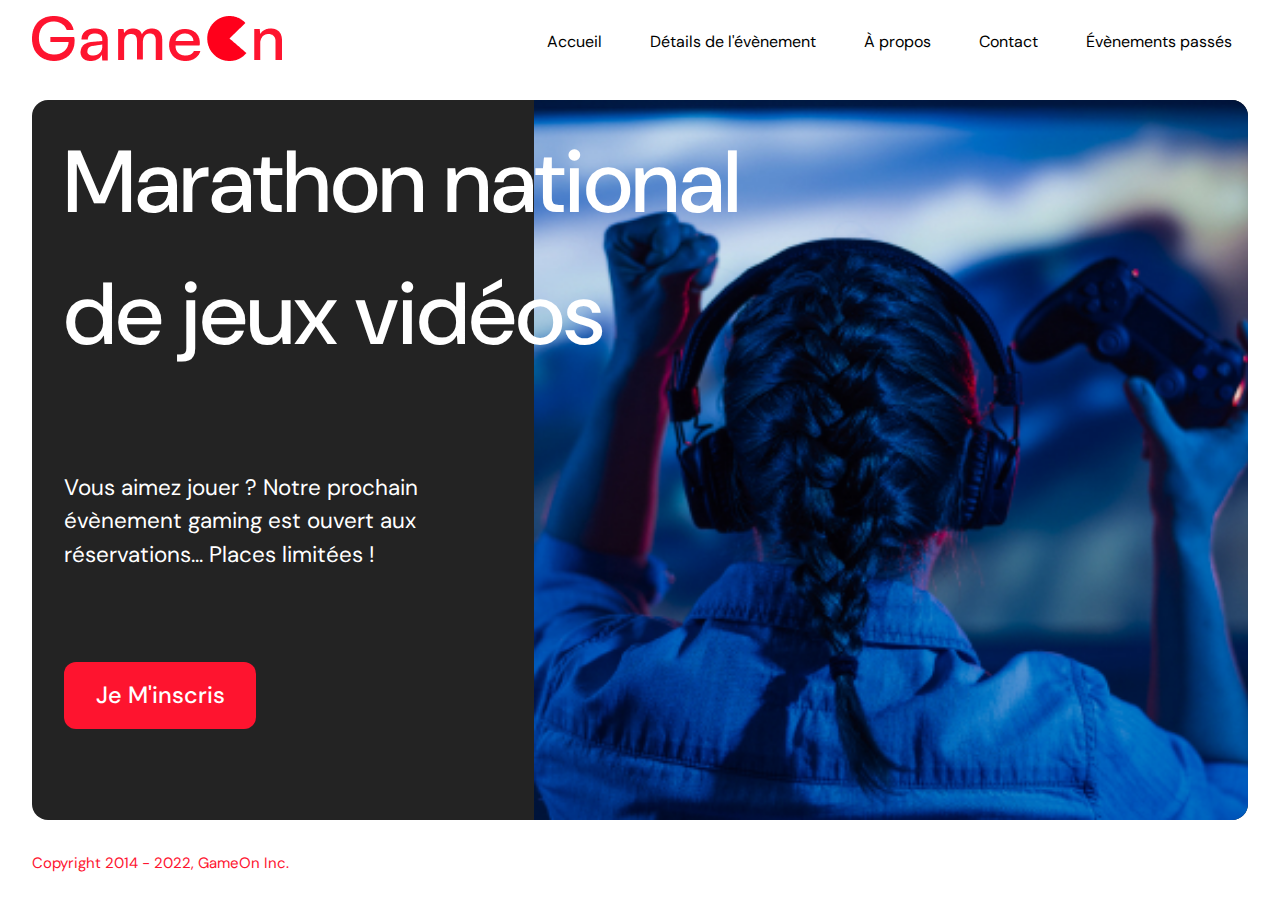
==== starterOnly/index.html @ a751d141 "restructured the entire project" ====
<!DOCTYPE html>
<html lang="fr">

<head>
    <meta charset="UTF-8">
    <meta name="viewport" content="width=device-width, initial-scale=1.0">
    <link rel="stylesheet" href="css/style.css">
    <link rel="stylesheet" href="https://cdnjs.cloudflare.com/ajax/libs/font-awesome/6.2.1/css/all.min.css">
    <link href="https://fonts.googleapis.com/css?family=DM+Sans" rel="stylesheet">
    <script defer src="scripts/main.js" type="module"></script>
    <title>Reservation</title>
</head>

<body>
    <div class="background"></div>
    <header class="header">
        <a href="index.html">
            <div class="header-logo-container">
                <img class="header-logo" src="assets/img/Logo.png" alt="logo game on">
            </div>
        </a>
        <nav class="nav-bar" id="nav-bar">
            <div class="nav-btn-wrapper">
                <button class="nav-extender">
                    <i class="fa fa-bars"></i>
                </button>
            </div>
            <div class="nav-btn-wrapper">
                <a class="nav-link" href="#">Accueil</a>
            </div>
            <div class="nav-btn-wrapper">
                <a class="nav-link" href="#">Détails de l'évènement</a>
            </div>
            <div class="nav-btn-wrapper">
                <a class="nav-link" href="#">À propos</a>
            </div>
            <div class="nav-btn-wrapper">
                <a class="nav-link" href="#">Contact</a>
            </div>
            <div class="nav-btn-wrapper">
                <a class="nav-link" href="#">Évènements passés</a>
            </div>
        </nav>
    </header>
    <main class="main">
        <div class="hero">
            <h1 class="hero-title">
                Marathon national<br>
                de jeux vidéos
            </h1>
            <p class="hero-description">
                Vous aimez jouer ? Notre prochain évènement gaming est ouvert
                aux réservations... Places limitées !
            </p>
            <div class="hero-img">
                <img src="assets/img/bg_img.jpg" alt="image d'une joueuse">
            </div>
            <div class="hero-btn-wrapper">
                <button class="btn-signup btn-modal">
                    Je M'inscris
                </button>
            </div>
        </div>
        <button class="btn-signup btn-modal">
            Je M'inscris
        </button>
        <div class="form-reserve-container">
            <button class="close-icon-container close-form-reserve">
                <i class="close-icon fa-solid fa-xmark"></i>
            </button>
            <div class="form-reserve-content">
                <form name="reserve" action="index.html" method="get" onsubmit="return validate();">
                    <div class="form-data">
                        <label for="first" class="form-label">Prénom</label>
                        <input type="text" name="first" id="first" class="input-txt">
                    </div>
                    <div class="form-data">
                        <label for="last" class="form-label">Nom</label>
                        <input type="text" name="last" id="last" class="input-txt">
                    </div>
                    <div class="form-data">
                        <label for="email" class="form-label">E-mail</label>
                        <input type="email" name="email" id="email" class="input-txt">
                    </div>
                    <div class="form-data">
                        <label for="birthdate" class="form-label">Date de naissance</label>
                        <input type="date" name="birthdate" id="birthdate" class="input-txt">
                    </div>
                    <div class="form-data">
                        <label for="quantity" class="form-label">À combien de tournois GameOn avez-vous déjà
                            participé?</label>
                        <div class="input-number-wrapper">
                            <input type="number" name="quantity" id="quantity" class="input-txt">
                            <div class="btn-minus">-</div>
                            <div class="btn-plus">+</div>
                        </div>
                    </div>
                    <p class="form-label">A quel tournoi souhaitez-vous participer cette année ?</p>
                    <div class="form-data">
                        <div class="form-radio-wrapper">
                            <input class="checkbox-input" type="radio" id="location1" name="location" value="New York">
                            <label class="checkbox-label form-label" for="location1">
                                <span class="checkbox-icon"></span>
                                New York
                            </label>
                        </div>
                        <div class="form-radio-wrapper">
                            <input class="checkbox-input" type="radio" id="location2" name="location"
                                value="San Francisco">
                            <label class="checkbox-label form-label" for="location2">
                                <span class="checkbox-icon"></span>
                                San Francisco
                            </label>
                        </div>
                        <div class="form-radio-wrapper">
                            <input class="checkbox-input" type="radio" id="location3" name="location" value="Seattle">
                            <label class="checkbox-label form-label" for="location3">
                                <span class="checkbox-icon"></span>
                                Seattle
                            </label>
                        </div>
                        <div class="form-radio-wrapper">
                            <input class="checkbox-input" type="radio" id="location4" name="location" value="Chicago">
                            <label class="checkbox-label form-label" for="location4">
                                <span class="checkbox-icon"></span>
                                Chicago
                            </label>
                        </div>
                        <div class="form-radio-wrapper">
                            <input class="checkbox-input" type="radio" id="location5" name="location" value="Boston">
                            <label class="checkbox-label form-label" for="location5">
                                <span class="checkbox-icon"></span>
                                Boston
                            </label>
                        </div>
                        <div class="form-radio-wrapper">
                            <input class="checkbox-input" type="radio" id="location6" name="location" value="Portland">
                            <label class="checkbox-label form-label" for="location6">
                                <span class="checkbox-icon"></span>
                                Portland
                            </label>
                        </div>
                    </div>
                    <div class="form-data">
                        <div class="form-checkbox-wrapper">
                            <input class="checkbox-input" type="checkbox" id="checkbox1" checked>
                            <label class="checkbox2-label form-label" for="checkbox1">
                                <span class="checkbox-icon"></span>
                                J'ai lu et accepté les conditions d'utilisation.
                            </label>
                        </div>
                        <br>
                        <div class="form-checkbox-wrapper">
                            <input class="checkbox-input" type="checkbox" id="checkbox2">
                            <label class="checkbox2-label form-label" for="checkbox2">
                                <span class="checkbox-icon"></span>
                                Je Je souhaite être prévenu des prochains évènements.
                            </label>
                        </div>
                    </div>
                    <input class="btn-submit btn-modal" type="submit" value="C'est parti">
                </form>
            </div>
            <div class="form-validated-bg">
                Merci pour <br>
                votre inscription
            </div>
            <button class="btn-modal close-form-reserve close-form-reserve-validated">
                Fermer
            </button>
        </div>
    </main>
    <footer>
        <p class="copyrights">
            Copyright 2014 - 2022, GameOn Inc.
        </p>
    </footer>
</body>

</html>
---- starterOnly/css/style.css ----
*,
*::before,
*::after {
  margin: 0;
  padding: 0;
  box-sizing: border-box;
}

a {
  color: inherit;
  text-decoration: none;
}

li {
  list-style: none;
}

input:focus {
  outline: none;
}

/*

    The website was integrated on desktop first

    the map must be kept in order of screen sizes
    the key: "desktop" is just here as a placeholder
    it represents the base model from which everything respond to

    the mixin "respond-to" check if the value the media query is using is above or below "dekstop" in the list
    if it's below it then associate a max-width, if it's above, a min-width

    if the media query should respond to a single screen size, 
    the mixin "respond-only-to" associate a min-width and look for the next value in the list to set a max-width
    if it was the first or last value of the map or if the next value is the default one, return to the previous mixin

*/
@keyframes fade-in {
  from {
    opacity: 0;
  }
  to {
    opacity: 1;
  }
}
@keyframes slide-down {
  from {
    transform: translateY(-100dvh);
  }
  to {
    transform: translateY(0);
  }
}
* {
  font-family: "DM Sans", Arial, Helvetica, sans-serif;
  line-height: 1.5;
}

.hero-title {
  font-size: clamp(2.5rem, 1.5rem + 5vw, 6rem);
  font-weight: 500;
  color: #ffffff;
}

.hero-description {
  font-size: clamp(0.8125rem, 0.6161rem + 0.9821vw, 1.5rem);
  color: #ffffff;
}

.btn-modal {
  color: #ffffff;
}

.btn-signup {
  font-size: clamp(0.875rem, 0.6786rem + 0.9821vw, 1.5625rem);
  font-weight: 500;
}

.btn-close {
  color: #ffffff;
}

.form-label {
  font-size: 0.875rem;
  color: #ffffff;
}

.input-txt {
  font-size: 1.125rem;
}

.form-validated-bg {
  font-size: 2.25rem;
  color: #ffffff;
}

.copyrights {
  font-size: 0.9375rem;
  color: rgb(254, 20, 47);
}

@media (max-width: 768px) {
  .hero-title,
  .hero-description {
    color: #000000;
  }
}
.nav-btn-wrapper:has(.nav-extender):hover .nav-extender {
  font-size: 1rem;
  transition: font-size 300ms ease-out;
}

.btn-modal {
  width: 12rem;
  padding: 1rem 2rem;
  text-wrap: nowrap;
  border: none;
  border-radius: 0.75rem;
  background-color: rgb(254, 20, 47);
  cursor: pointer;
  transition: background-color 300ms ease;
}
.btn-modal:hover {
  background-color: #3876ac;
  transition: background-color 200ms ease;
}

.close-icon-container {
  border: none;
  background-color: transparent;
  cursor: pointer;
}
.close-icon-container .close-icon {
  font-size: 1.5rem;
  color: #ffffff;
  transition: font-size 300ms ease-in;
}
.close-icon-container .close-icon:hover {
  font-size: 1.6rem;
  transition: font-size 200ms ease-in;
}

.btn-submit,
.close-form-reserve-validated {
  margin-block: 0.5rem;
}

.btn-minus,
.btn-plus {
  width: 1.5rem;
  height: 1.5rem;
  border: 1px solid #9d9d9d;
  border-radius: 0.5rem;
  background-color: #c4c4c4;
  cursor: pointer;
}

.header {
  padding: 1rem 2rem;
  display: flex;
  justify-content: space-between;
  align-items: center;
  gap: 2rem;
}

.nav-bar {
  display: flex;
  gap: 1rem;
}

.nav-btn-wrapper {
  height: 2.5rem;
  padding: 0.5rem 1rem;
  border-radius: 0.625rem;
  transition: background-color 300ms ease, color 300ms ease;
}
.nav-btn-wrapper:hover {
  background-color: rgb(254, 20, 47);
  transition: background-color 200ms ease;
}
.nav-btn-wrapper:hover :where(.nav-link, .fa) {
  color: #ffffff;
  transition: color 200ms ease;
}
.nav-btn-wrapper:has(.nav-extender) {
  display: none;
}

.nav-link,
.nav-extender {
  height: 100%;
  width: 100%;
  display: inline-block;
  align-content: center;
  text-align: center;
  text-wrap: nowrap;
}

.nav-extender {
  border: none;
  background-color: transparent;
}

@media (max-width: 1024px) {
  .header {
    flex-direction: column;
  }
}
@media (max-width: 768px) {
  .header {
    position: relative;
    flex-direction: row;
  }
  .nav-bar {
    display: flex;
    flex-direction: column;
    align-items: flex-end;
    position: absolute;
    z-index: 3;
    top: 1rem;
    right: 2rem;
    background-color: rgba(255, 255, 255, 0.9);
    border-radius: 1rem;
  }
  .nav-btn-wrapper:has(.nav-link) {
    display: none;
    width: 100%;
  }
  .nav-btn-wrapper:has(.nav-extender) {
    width: 3rem;
    display: block;
  }
  .nav-bar-mobile {
    border: 1px solid #9d9d9d;
  }
  .nav-bar-mobile .nav-btn-wrapper:has(.nav-link) {
    display: block;
  }
}
body {
  max-width: 1440px;
  margin-inline: auto;
}

.background {
  width: 100%;
  height: 100%;
  position: fixed;
  left: 0;
  top: 0;
  background-color: rgba(26, 39, 156, 0.4);
  display: none;
  animation: fade-in 500ms;
}

.blur {
  filter: blur(0.1rem);
}

.main {
  padding: 1rem 2rem;
  position: relative;
}
.main > .btn-signup {
  display: none;
}

@media (max-width: 768px) {
  .background {
    background-color: transparent;
  }
  .blur {
    filter: blur(0);
  }
  .main {
    display: flex;
    flex-direction: column;
    align-items: center;
  }
  .main > .btn-signup {
    display: block;
  }
  .hero .btn-signup {
    display: none;
  }
}
.hero {
  width: 100%;
  height: clamp(44rem, 68rem, 80dvh);
  border-radius: 1rem;
  overflow: hidden;
  display: grid;
  grid-template-columns: 40% 60%;
  gap: 1rem;
  background-color: #232323;
}
.hero > :first-child:not(.hero-img) {
  padding-block-start: 1rem;
}
.hero > :last-child:not(.hero-img) {
  padding-block-end: 1rem;
}
.hero > :not(.hero-img) {
  padding-inline: 2rem;
}
.hero-title {
  grid-column: -1/1;
  grid-row: 1;
  z-index: 2;
}
.hero-description {
  grid-column: 1;
  grid-row: 2;
}
.hero-btn-wrapper {
  grid-column: 1;
  grid-row: 3;
}
.hero-img {
  grid-column: 2;
  grid-row: -1/4;
}
.hero-img img {
  height: 100%;
  width: 100%;
  object-fit: cover;
}

@media (max-width: 1024px) {
  .hero {
    height: clamp(34rem, 68rem, 72dvh);
  }
}
@media (max-width: 768px) {
  .hero {
    height: initial;
    display: flex;
    flex-direction: column;
    background-color: transparent;
  }
  .hero-img {
    margin-block-start: 1rem;
  }
  .hero-img img {
    border-radius: 1rem;
  }
}
.form-reserve-container {
  display: none;
  position: absolute;
  inset: 0;
  z-index: 10;
  width: clamp(32rem, 48rem, 33%);
  height: 54rem;
  margin: auto;
  padding: 1rem 2rem;
  border-radius: 1rem;
  background-color: #232323;
  animation: slide-down 1000ms ease-in-out;
}
.form-reserve-container .close-icon-container {
  position: absolute;
  right: 2rem;
}
.form-reserve-container .input-txt {
  width: 100%;
  height: 4rem;
  padding-inline: 1rem;
  border: 1px solid #ccc;
  border-radius: 0.75rem;
}
.form-reserve-container .input-txt:focus {
  border: 2px solid rgba(39, 158, 122, 0.9);
}
.form-reserve-container .input-txt[data-error=true] {
  border: 2px solid rgb(229, 72, 88);
}
.form-reserve-container .btn-submit,
.form-reserve-container .close-form-reserve-validated {
  width: 12rem;
  margin-inline: auto;
  display: block;
}

.form-reserve-content {
  margin-block-start: 2rem;
}
.form-reserve-content :where(form, .form-data:not(:has(.checkbox-input))) {
  display: flex;
  flex-direction: column;
  gap: 0.5rem;
}

.form-data {
  margin-block-end: 0.5rem;
}

.input-number-wrapper {
  height: 4rem;
  display: grid;
  place-items: center;
  grid-template-columns: 1fr 2rem 2rem 1rem;
  position: relative;
}

.input-txt[type=number] {
  -webkit-appearance: textfield;
  -moz-appearance: textfield;
  appearance: textfield;
  position: absolute;
}
.input-txt[type=number]::-webkit-inner-spin-button, .input-txt[type=number]::-webkit-outer-spin-button {
  -webkit-appearance: none;
}

.btn-minus,
.btn-plus {
  z-index: 2;
  display: flex;
  justify-content: center;
  align-items: center;
  text-align: center;
}

.btn-minus {
  grid-column: 2;
}

.btn-plus {
  grid-column: 3;
}

.form-data:has(input[type=radio]) {
  display: flex;
  flex-wrap: wrap;
  gap: 0.5rem 1rem;
}

.form-radio-wrapper,
.form-checkbox-wrapper {
  display: flex;
  align-items: center;
  gap: 0.5rem;
}

.checkbox-label {
  text-wrap: nowrap;
}

.checkbox-input {
  -webkit-appearance: none;
  appearance: none;
  color: rgba(39, 158, 122, 0.9);
}
.checkbox-input[type=radio] {
  width: 1.5rem;
  height: 1.5rem;
  background-color: #232323;
  border: 1px solid #ccc;
  border-radius: 50%;
  display: grid;
  place-content: center;
  transition: border-color 300ms ease-in-out;
}
.checkbox-input[type=radio]:checked {
  border-color: rgba(39, 158, 122, 0.9);
  transition: border-color 200ms ease-in-out;
}
.checkbox-input[type=radio]::before {
  content: "";
  width: 0.9rem;
  height: 0.9rem;
  border-radius: 50%;
  transform: scale(0);
  box-shadow: inset 1em 1em rgba(39, 158, 122, 0.9);
  transition: transform 300ms ease-in-out;
}
.checkbox-input[type=radio]:checked::before {
  transform: scale(1);
  transition: transform 200ms ease-in-out;
}
.checkbox-input[type=checkbox] {
  width: 1.5rem;
  height: 1.5rem;
  margin-inline-end: 0.25rem;
  background-color: #c4c4c4;
  border-radius: 0.5rem;
  display: grid;
  place-content: center;
  position: relative;
}
.checkbox-input[type=checkbox]::before {
  content: "\f00c";
  font-family: "fontawesome";
  font-size: 0;
  color: #ffffff;
  text-align: center;
  z-index: 2;
  transition: font-size 300ms ease-in-out;
}
.checkbox-input[type=checkbox]:checked::before {
  font-size: 1rem;
  transition: font-size 200ms ease-in-out;
  transition-delay: 100ms;
}
.checkbox-input[type=checkbox]::after {
  content: "";
  width: 1.5rem;
  height: 1.5rem;
  border-radius: 0.5rem;
  opacity: 0;
  box-shadow: inset 2rem 2rem rgba(39, 158, 122, 0.9);
  position: absolute;
  transition: opacity 300ms ease-in-out;
  transition-delay: 100ms;
}
.checkbox-input[type=checkbox]:checked::after {
  opacity: 1;
  transition: opacity 200ms ease-in-out;
}

.form-validated-bg {
  height: 48rem;
  align-content: center;
  text-align: center;
}

@media (max-width: 768px) {
  .form-reserve-container {
    width: 100%;
    min-height: 100%;
    border-radius: 1rem 1rem 0 0;
  }
  .main:has(.mobile-form-bg) {
    height: 55rem;
  }
  .main:has(.mobile-form-bg) > .mobile-form-bg {
    opacity: 0;
    transition: opacity 1000ms ease-in;
  }
  .main:has(.mobile-form-bg) .btn-signup {
    transform: scale(0);
    transition: transform 0 1000ms;
  }
  .mobile-form-bg:has(.copyrights) {
    display: none;
  }
}
.copyrights {
  padding: 1rem 2rem;
}

@media (max-width: 768px) {
  footer {
    display: flex;
    justify-content: center;
  }
}
/*
    between 1024px and 1066px the navbar overflow slightly
*/
@media (min-width: 1024px) and (max-width: 1066px) {
  .header {
    gap: 1rem;
  }
  .nav-bar {
    gap: 0.5rem;
  }
}

/*# sourceMappingURL=style.css.map */
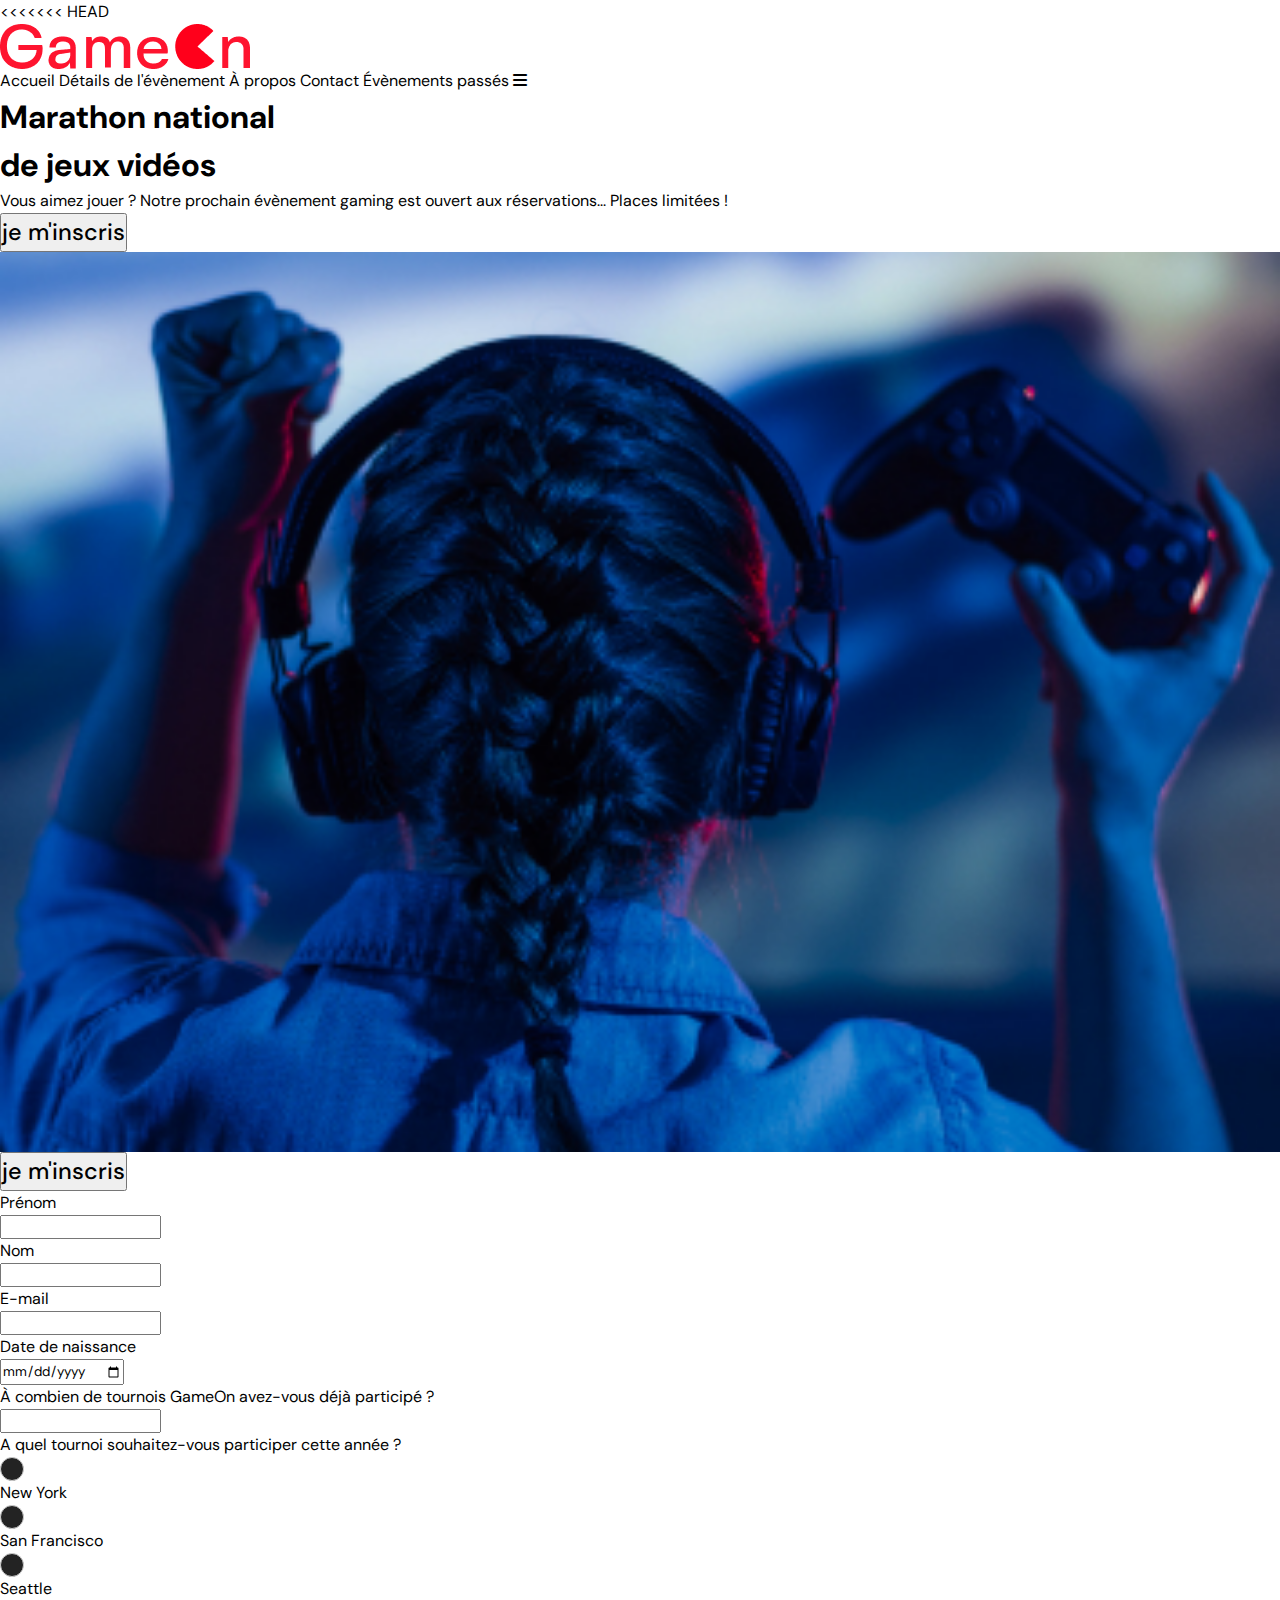
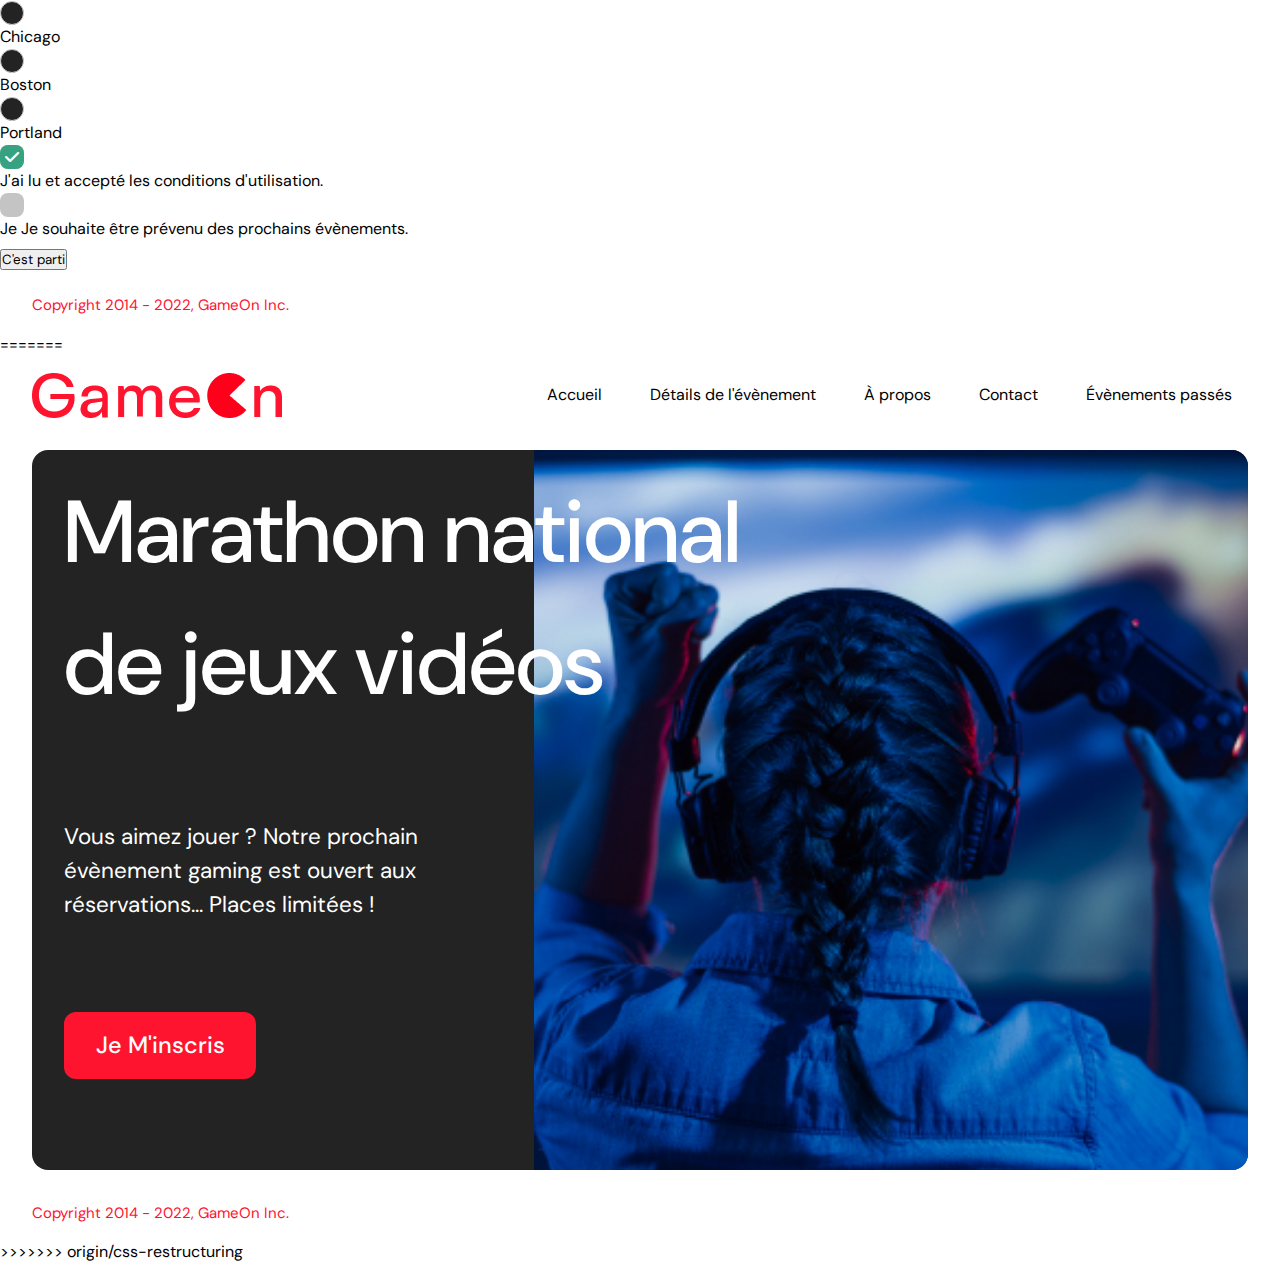
==== commit bcc6df0e: "merge css-restructuring" ====
--- a/starterOnly/index.html
+++ b/starterOnly/index.html
@@ -1,3 +1,138 @@
+<<<<<<< HEAD
+<!DOCTYPE html>
+<html lang="en">
+
+<head>
+  <meta charset="utf-8" />
+  <title>Reservation</title>
+  <meta name="viewport" content="width=device-width,initial-scale=1" />
+  <link rel="stylesheet" href="modal.css" />
+  <link rel="stylesheet" href="https://cdnjs.cloudflare.com/ajax/libs/font-awesome/4.7.0/css/font-awesome.min.css">
+  <link href="https://fonts.googleapis.com/css?family=DM+Sans" rel="stylesheet" />
+</head>
+
+<body>
+  <div class="topnav" id="myTopnav">
+    <div class="header-logo">
+      <img alt="logo" src="assets/img/Logo.png" />
+    </div>
+    <div class="main-navbar">
+
+      <a href="#" class="active"><span>Accueil</span></a>
+      <a href="#"><span>Détails de l'évènement</span></a>
+      <a href="#"><span>À propos</span></a>
+      <a href="#"><span>Contact</span></a>
+      <a href="#"><span>Évènements passés</span></a>
+      <a href="javascript:void(0);" class="icon" onclick="editNav()">
+        <i class="fa fa-bars"></i>
+      </a>
+    </div>
+  </div>
+  <main>
+    <div class="hero-section">
+      <div class="hero-content">
+        <h1 class="hero-headline">
+          Marathon national<br>
+          de jeux vidéos
+        </h1>
+        <p class="hero-text">
+          Vous aimez jouer ? Notre prochain évènement gaming est ouvert
+          aux réservations... Places limitées !
+        </p>
+        <button class="btn-signup modal-btn">
+          je m'inscris
+        </button>
+      </div>
+      <div class="hero-img">
+        <img src="assets/img/bg_img.jpg" alt="img" />
+      </div>
+      <button class="btn-signup modal-btn">
+        je m'inscris
+      </button>
+    </div>
+
+    <div class="bground">
+      <div class="content">
+        <span class="close"></span>
+        <div class="modal-body">
+          <form name="reserve" action="index.html" method="get" novalidate>
+            <div class="formData">
+              <label for="first">Prénom</label><br>
+              <input class="text-control" type="text" id="first" name="first" /><br>
+            </div>
+            <div class="formData">
+              <label for="last">Nom</label><br>
+              <input class="text-control" type="text" id="last" name="last" /><br>
+            </div>
+            <div class="formData">
+              <label for="email">E-mail</label><br>
+              <input class="text-control" type="email" id="email" name="email" /><br>
+            </div>
+            <div class="formData">
+              <label for="birthdate">Date de naissance</label><br>
+              <input class="text-control" type="date" id="birthdate" name="birthdate" /><br>
+            </div>
+            <div class="formData">
+              <label for="quantity">À combien de tournois GameOn avez-vous déjà participé ?</label><br>
+              <input type="number" class="text-control" id="quantity" name="quantity">
+            </div>
+            <p class="text-label">A quel tournoi souhaitez-vous participer cette année ?</p>
+            <div class="formData">
+              <input class="checkbox-input" type="radio" id="location1" name="location" value="New York" />
+              <label class="checkbox-label" for="location1">
+                <span class="checkbox-icon"></span>
+                New York</label>
+              <input class="checkbox-input" type="radio" id="location2" name="location" value="San Francisco" />
+              <label class="checkbox-label" for="location2">
+                <span class="checkbox-icon"></span>
+                San Francisco</label>
+              <input class="checkbox-input" type="radio" id="location3" name="location" value="Seattle" />
+              <label class="checkbox-label" for="location3">
+                <span class="checkbox-icon"></span>
+                Seattle</label>
+              <input class="checkbox-input" type="radio" id="location4" name="location" value="Chicago" />
+              <label class="checkbox-label" for="location4">
+                <span class="checkbox-icon"></span>
+                Chicago</label>
+              <input class="checkbox-input" type="radio" id="location5" name="location" value="Boston" />
+              <label class="checkbox-label" for="location5">
+                <span class="checkbox-icon"></span>
+                Boston</label>
+              <input class="checkbox-input" type="radio" id="location6" name="location" value="Portland" />
+              <label class="checkbox-label" for="location6">
+                <span class="checkbox-icon"></span>
+                Portland</label>
+            </div>
+            <div class="error location"></div>
+            <div class="formData">
+              <input class="checkbox-input" type="checkbox" id="checkbox1" name="terms" checked />
+              <label class="checkbox2-label" for="checkbox1">
+                <span class="checkbox-icon"></span>
+                J'ai lu et accepté les conditions d'utilisation.
+              </label>
+              <br>
+              <input class="checkbox-input" type="checkbox" id="checkbox2" />
+              <label class="checkbox2-label" for="checkbox2">
+                <span class="checkbox-icon"></span>
+                Je Je souhaite être prévenu des prochains évènements.
+              </label>
+              <br>
+            </div>
+            <input class="btn-submit" type="submit" class="button" value="C'est parti" />
+          </form>
+        </div>
+      </div>
+    </div>
+  </main>
+  <footer>
+    <p class="copyrights">
+      Copyright 2014 - 2022, GameOn Inc.
+    </p>
+  </footer>
+  <script src="modal.js"></script>
+</body>
+
+=======
 <!DOCTYPE html>
 <html lang="fr">
 
@@ -177,4 +312,5 @@
     </footer>
 </body>
 
+>>>>>>> origin/css-restructuring
 </html>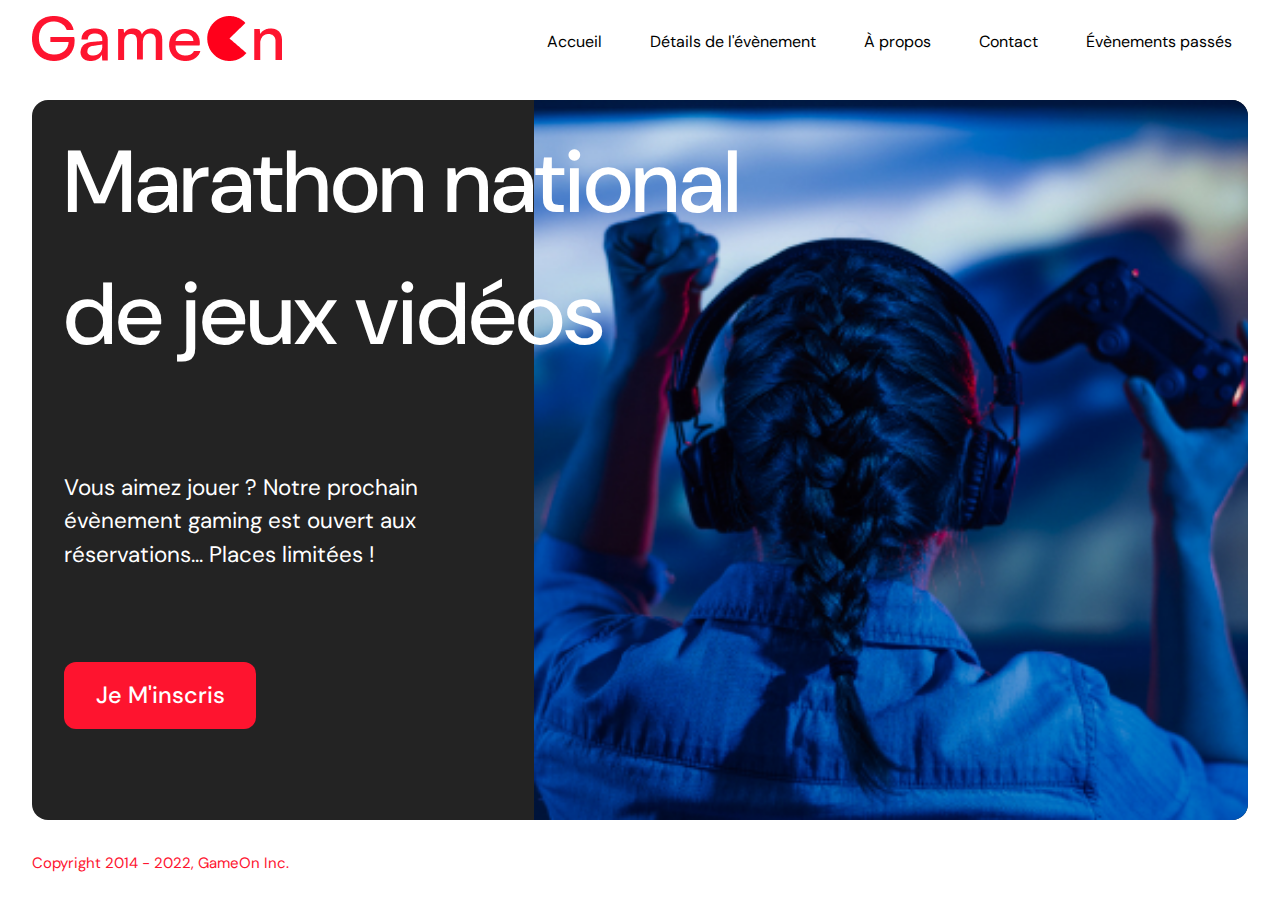
==== commit 7afbb330: "removed old files" ====
--- a/starterOnly/index.html
+++ b/starterOnly/index.html
@@ -1,316 +1,179 @@
-<<<<<<< HEAD
-<!DOCTYPE html>
-<html lang="en">
-
-<head>
-  <meta charset="utf-8" />
-  <title>Reservation</title>
-  <meta name="viewport" content="width=device-width,initial-scale=1" />
-  <link rel="stylesheet" href="modal.css" />
-  <link rel="stylesheet" href="https://cdnjs.cloudflare.com/ajax/libs/font-awesome/4.7.0/css/font-awesome.min.css">
-  <link href="https://fonts.googleapis.com/css?family=DM+Sans" rel="stylesheet" />
-</head>
-
-<body>
-  <div class="topnav" id="myTopnav">
-    <div class="header-logo">
-      <img alt="logo" src="assets/img/Logo.png" />
-    </div>
-    <div class="main-navbar">
-
-      <a href="#" class="active"><span>Accueil</span></a>
-      <a href="#"><span>Détails de l'évènement</span></a>
-      <a href="#"><span>À propos</span></a>
-      <a href="#"><span>Contact</span></a>
-      <a href="#"><span>Évènements passés</span></a>
-      <a href="javascript:void(0);" class="icon" onclick="editNav()">
-        <i class="fa fa-bars"></i>
-      </a>
-    </div>
-  </div>
-  <main>
-    <div class="hero-section">
-      <div class="hero-content">
-        <h1 class="hero-headline">
-          Marathon national<br>
-          de jeux vidéos
-        </h1>
-        <p class="hero-text">
-          Vous aimez jouer ? Notre prochain évènement gaming est ouvert
-          aux réservations... Places limitées !
-        </p>
-        <button class="btn-signup modal-btn">
-          je m'inscris
-        </button>
-      </div>
-      <div class="hero-img">
-        <img src="assets/img/bg_img.jpg" alt="img" />
-      </div>
-      <button class="btn-signup modal-btn">
-        je m'inscris
-      </button>
-    </div>
-
-    <div class="bground">
-      <div class="content">
-        <span class="close"></span>
-        <div class="modal-body">
-          <form name="reserve" action="index.html" method="get" novalidate>
-            <div class="formData">
-              <label for="first">Prénom</label><br>
-              <input class="text-control" type="text" id="first" name="first" /><br>
-            </div>
-            <div class="formData">
-              <label for="last">Nom</label><br>
-              <input class="text-control" type="text" id="last" name="last" /><br>
-            </div>
-            <div class="formData">
-              <label for="email">E-mail</label><br>
-              <input class="text-control" type="email" id="email" name="email" /><br>
-            </div>
-            <div class="formData">
-              <label for="birthdate">Date de naissance</label><br>
-              <input class="text-control" type="date" id="birthdate" name="birthdate" /><br>
-            </div>
-            <div class="formData">
-              <label for="quantity">À combien de tournois GameOn avez-vous déjà participé ?</label><br>
-              <input type="number" class="text-control" id="quantity" name="quantity">
-            </div>
-            <p class="text-label">A quel tournoi souhaitez-vous participer cette année ?</p>
-            <div class="formData">
-              <input class="checkbox-input" type="radio" id="location1" name="location" value="New York" />
-              <label class="checkbox-label" for="location1">
-                <span class="checkbox-icon"></span>
-                New York</label>
-              <input class="checkbox-input" type="radio" id="location2" name="location" value="San Francisco" />
-              <label class="checkbox-label" for="location2">
-                <span class="checkbox-icon"></span>
-                San Francisco</label>
-              <input class="checkbox-input" type="radio" id="location3" name="location" value="Seattle" />
-              <label class="checkbox-label" for="location3">
-                <span class="checkbox-icon"></span>
-                Seattle</label>
-              <input class="checkbox-input" type="radio" id="location4" name="location" value="Chicago" />
-              <label class="checkbox-label" for="location4">
-                <span class="checkbox-icon"></span>
-                Chicago</label>
-              <input class="checkbox-input" type="radio" id="location5" name="location" value="Boston" />
-              <label class="checkbox-label" for="location5">
-                <span class="checkbox-icon"></span>
-                Boston</label>
-              <input class="checkbox-input" type="radio" id="location6" name="location" value="Portland" />
-              <label class="checkbox-label" for="location6">
-                <span class="checkbox-icon"></span>
-                Portland</label>
-            </div>
-            <div class="error location"></div>
-            <div class="formData">
-              <input class="checkbox-input" type="checkbox" id="checkbox1" name="terms" checked />
-              <label class="checkbox2-label" for="checkbox1">
-                <span class="checkbox-icon"></span>
-                J'ai lu et accepté les conditions d'utilisation.
-              </label>
-              <br>
-              <input class="checkbox-input" type="checkbox" id="checkbox2" />
-              <label class="checkbox2-label" for="checkbox2">
-                <span class="checkbox-icon"></span>
-                Je Je souhaite être prévenu des prochains évènements.
-              </label>
-              <br>
-            </div>
-            <input class="btn-submit" type="submit" class="button" value="C'est parti" />
-          </form>
-        </div>
-      </div>
-    </div>
-  </main>
-  <footer>
-    <p class="copyrights">
-      Copyright 2014 - 2022, GameOn Inc.
-    </p>
-  </footer>
-  <script src="modal.js"></script>
-</body>
-
-=======
 <!DOCTYPE html>
 <html lang="fr">
 
 <head>
-    <meta charset="UTF-8">
-    <meta name="viewport" content="width=device-width, initial-scale=1.0">
-    <link rel="stylesheet" href="css/style.css">
-    <link rel="stylesheet" href="https://cdnjs.cloudflare.com/ajax/libs/font-awesome/6.2.1/css/all.min.css">
-    <link href="https://fonts.googleapis.com/css?family=DM+Sans" rel="stylesheet">
-    <script defer src="scripts/main.js" type="module"></script>
-    <title>Reservation</title>
+  <meta charset="UTF-8">
+  <meta name="viewport" content="width=device-width, initial-scale=1.0">
+  <link rel="stylesheet" href="css/style.css">
+  <link rel="stylesheet" href="https://cdnjs.cloudflare.com/ajax/libs/font-awesome/6.2.1/css/all.min.css">
+  <link href="https://fonts.googleapis.com/css?family=DM+Sans" rel="stylesheet">
+  <script defer src="scripts/main.js" type="module"></script>
+  <title>Reservation</title>
 </head>
 
 <body>
-    <div class="background"></div>
-    <header class="header">
-        <a href="index.html">
-            <div class="header-logo-container">
-                <img class="header-logo" src="assets/img/Logo.png" alt="logo game on">
+  <div class="background"></div>
+  <header class="header">
+    <a href="index.html">
+      <div class="header-logo-container">
+        <img class="header-logo" src="assets/img/Logo.png" alt="logo game on">
+      </div>
+    </a>
+    <nav class="nav-bar" id="nav-bar">
+      <div class="nav-btn-wrapper">
+        <button class="nav-extender">
+          <i class="fa fa-bars"></i>
+        </button>
+      </div>
+      <div class="nav-btn-wrapper">
+        <a class="nav-link" href="#">Accueil</a>
+      </div>
+      <div class="nav-btn-wrapper">
+        <a class="nav-link" href="#">Détails de l'évènement</a>
+      </div>
+      <div class="nav-btn-wrapper">
+        <a class="nav-link" href="#">À propos</a>
+      </div>
+      <div class="nav-btn-wrapper">
+        <a class="nav-link" href="#">Contact</a>
+      </div>
+      <div class="nav-btn-wrapper">
+        <a class="nav-link" href="#">Évènements passés</a>
+      </div>
+    </nav>
+  </header>
+  <main class="main">
+    <div class="hero">
+      <h1 class="hero-title">
+        Marathon national<br>
+        de jeux vidéos
+      </h1>
+      <p class="hero-description">
+        Vous aimez jouer ? Notre prochain évènement gaming est ouvert
+        aux réservations... Places limitées !
+      </p>
+      <div class="hero-img">
+        <img src="assets/img/bg_img.jpg" alt="image d'une joueuse">
+      </div>
+      <div class="hero-btn-wrapper">
+        <button class="btn-signup btn-modal">
+          Je M'inscris
+        </button>
+      </div>
+    </div>
+    <button class="btn-signup btn-modal">
+      Je M'inscris
+    </button>
+    <div class="form-reserve-container">
+      <button class="close-icon-container close-form-reserve">
+        <i class="close-icon fa-solid fa-xmark"></i>
+      </button>
+      <div class="form-reserve-content">
+        <form name="reserve" action="index.html" method="get" onsubmit="return validate();">
+          <div class="form-data">
+            <label for="first" class="form-label">Prénom</label>
+            <input type="text" name="first" id="first" class="input-txt">
+          </div>
+          <div class="form-data">
+            <label for="last" class="form-label">Nom</label>
+            <input type="text" name="last" id="last" class="input-txt">
+          </div>
+          <div class="form-data">
+            <label for="email" class="form-label">E-mail</label>
+            <input type="email" name="email" id="email" class="input-txt">
+          </div>
+          <div class="form-data">
+            <label for="birthdate" class="form-label">Date de naissance</label>
+            <input type="date" name="birthdate" id="birthdate" class="input-txt">
+          </div>
+          <div class="form-data">
+            <label for="quantity" class="form-label">À combien de tournois GameOn avez-vous déjà
+              participé?</label>
+            <div class="input-number-wrapper">
+              <input type="number" name="quantity" id="quantity" class="input-txt">
+              <div class="btn-minus">-</div>
+              <div class="btn-plus">+</div>
             </div>
-        </a>
-        <nav class="nav-bar" id="nav-bar">
-            <div class="nav-btn-wrapper">
-                <button class="nav-extender">
-                    <i class="fa fa-bars"></i>
-                </button>
+          </div>
+          <p class="form-label">A quel tournoi souhaitez-vous participer cette année ?</p>
+          <div class="form-data">
+            <div class="form-radio-wrapper">
+              <input class="checkbox-input" type="radio" id="location1" name="location" value="New York">
+              <label class="checkbox-label form-label" for="location1">
+                <span class="checkbox-icon"></span>
+                New York
+              </label>
             </div>
-            <div class="nav-btn-wrapper">
-                <a class="nav-link" href="#">Accueil</a>
+            <div class="form-radio-wrapper">
+              <input class="checkbox-input" type="radio" id="location2" name="location" value="San Francisco">
+              <label class="checkbox-label form-label" for="location2">
+                <span class="checkbox-icon"></span>
+                San Francisco
+              </label>
             </div>
-            <div class="nav-btn-wrapper">
-                <a class="nav-link" href="#">Détails de l'évènement</a>
+            <div class="form-radio-wrapper">
+              <input class="checkbox-input" type="radio" id="location3" name="location" value="Seattle">
+              <label class="checkbox-label form-label" for="location3">
+                <span class="checkbox-icon"></span>
+                Seattle
+              </label>
             </div>
-            <div class="nav-btn-wrapper">
-                <a class="nav-link" href="#">À propos</a>
+            <div class="form-radio-wrapper">
+              <input class="checkbox-input" type="radio" id="location4" name="location" value="Chicago">
+              <label class="checkbox-label form-label" for="location4">
+                <span class="checkbox-icon"></span>
+                Chicago
+              </label>
             </div>
-            <div class="nav-btn-wrapper">
-                <a class="nav-link" href="#">Contact</a>
+            <div class="form-radio-wrapper">
+              <input class="checkbox-input" type="radio" id="location5" name="location" value="Boston">
+              <label class="checkbox-label form-label" for="location5">
+                <span class="checkbox-icon"></span>
+                Boston
+              </label>
             </div>
-            <div class="nav-btn-wrapper">
-                <a class="nav-link" href="#">Évènements passés</a>
+            <div class="form-radio-wrapper">
+              <input class="checkbox-input" type="radio" id="location6" name="location" value="Portland">
+              <label class="checkbox-label form-label" for="location6">
+                <span class="checkbox-icon"></span>
+                Portland
+              </label>
             </div>
-        </nav>
-    </header>
-    <main class="main">
-        <div class="hero">
-            <h1 class="hero-title">
-                Marathon national<br>
-                de jeux vidéos
-            </h1>
-            <p class="hero-description">
-                Vous aimez jouer ? Notre prochain évènement gaming est ouvert
-                aux réservations... Places limitées !
-            </p>
-            <div class="hero-img">
-                <img src="assets/img/bg_img.jpg" alt="image d'une joueuse">
+          </div>
+          <div class="form-data">
+            <div class="form-checkbox-wrapper">
+              <input class="checkbox-input" type="checkbox" id="checkbox1" checked>
+              <label class="checkbox2-label form-label" for="checkbox1">
+                <span class="checkbox-icon"></span>
+                J'ai lu et accepté les conditions d'utilisation.
+              </label>
             </div>
-            <div class="hero-btn-wrapper">
-                <button class="btn-signup btn-modal">
-                    Je M'inscris
-                </button>
+            <br>
+            <div class="form-checkbox-wrapper">
+              <input class="checkbox-input" type="checkbox" id="checkbox2">
+              <label class="checkbox2-label form-label" for="checkbox2">
+                <span class="checkbox-icon"></span>
+                Je Je souhaite être prévenu des prochains évènements.
+              </label>
             </div>
-        </div>
-        <button class="btn-signup btn-modal">
-            Je M'inscris
-        </button>
-        <div class="form-reserve-container">
-            <button class="close-icon-container close-form-reserve">
-                <i class="close-icon fa-solid fa-xmark"></i>
-            </button>
-            <div class="form-reserve-content">
-                <form name="reserve" action="index.html" method="get" onsubmit="return validate();">
-                    <div class="form-data">
-                        <label for="first" class="form-label">Prénom</label>
-                        <input type="text" name="first" id="first" class="input-txt">
-                    </div>
-                    <div class="form-data">
-                        <label for="last" class="form-label">Nom</label>
-                        <input type="text" name="last" id="last" class="input-txt">
-                    </div>
-                    <div class="form-data">
-                        <label for="email" class="form-label">E-mail</label>
-                        <input type="email" name="email" id="email" class="input-txt">
-                    </div>
-                    <div class="form-data">
-                        <label for="birthdate" class="form-label">Date de naissance</label>
-                        <input type="date" name="birthdate" id="birthdate" class="input-txt">
-                    </div>
-                    <div class="form-data">
-                        <label for="quantity" class="form-label">À combien de tournois GameOn avez-vous déjà
-                            participé?</label>
-                        <div class="input-number-wrapper">
-                            <input type="number" name="quantity" id="quantity" class="input-txt">
-                            <div class="btn-minus">-</div>
-                            <div class="btn-plus">+</div>
-                        </div>
-                    </div>
-                    <p class="form-label">A quel tournoi souhaitez-vous participer cette année ?</p>
-                    <div class="form-data">
-                        <div class="form-radio-wrapper">
-                            <input class="checkbox-input" type="radio" id="location1" name="location" value="New York">
-                            <label class="checkbox-label form-label" for="location1">
-                                <span class="checkbox-icon"></span>
-                                New York
-                            </label>
-                        </div>
-                        <div class="form-radio-wrapper">
-                            <input class="checkbox-input" type="radio" id="location2" name="location"
-                                value="San Francisco">
-                            <label class="checkbox-label form-label" for="location2">
-                                <span class="checkbox-icon"></span>
-                                San Francisco
-                            </label>
-                        </div>
-                        <div class="form-radio-wrapper">
-                            <input class="checkbox-input" type="radio" id="location3" name="location" value="Seattle">
-                            <label class="checkbox-label form-label" for="location3">
-                                <span class="checkbox-icon"></span>
-                                Seattle
-                            </label>
-                        </div>
-                        <div class="form-radio-wrapper">
-                            <input class="checkbox-input" type="radio" id="location4" name="location" value="Chicago">
-                            <label class="checkbox-label form-label" for="location4">
-                                <span class="checkbox-icon"></span>
-                                Chicago
-                            </label>
-                        </div>
-                        <div class="form-radio-wrapper">
-                            <input class="checkbox-input" type="radio" id="location5" name="location" value="Boston">
-                            <label class="checkbox-label form-label" for="location5">
-                                <span class="checkbox-icon"></span>
-                                Boston
-                            </label>
-                        </div>
-                        <div class="form-radio-wrapper">
-                            <input class="checkbox-input" type="radio" id="location6" name="location" value="Portland">
-                            <label class="checkbox-label form-label" for="location6">
-                                <span class="checkbox-icon"></span>
-                                Portland
-                            </label>
-                        </div>
-                    </div>
-                    <div class="form-data">
-                        <div class="form-checkbox-wrapper">
-                            <input class="checkbox-input" type="checkbox" id="checkbox1" checked>
-                            <label class="checkbox2-label form-label" for="checkbox1">
-                                <span class="checkbox-icon"></span>
-                                J'ai lu et accepté les conditions d'utilisation.
-                            </label>
-                        </div>
-                        <br>
-                        <div class="form-checkbox-wrapper">
-                            <input class="checkbox-input" type="checkbox" id="checkbox2">
-                            <label class="checkbox2-label form-label" for="checkbox2">
-                                <span class="checkbox-icon"></span>
-                                Je Je souhaite être prévenu des prochains évènements.
-                            </label>
-                        </div>
-                    </div>
-                    <input class="btn-submit btn-modal" type="submit" value="C'est parti">
-                </form>
-            </div>
-            <div class="form-validated-bg">
-                Merci pour <br>
-                votre inscription
-            </div>
-            <button class="btn-modal close-form-reserve close-form-reserve-validated">
-                Fermer
-            </button>
-        </div>
-    </main>
-    <footer>
-        <p class="copyrights">
-            Copyright 2014 - 2022, GameOn Inc.
-        </p>
-    </footer>
+          </div>
+          <input class="btn-submit btn-modal" type="submit" value="C'est parti">
+        </form>
+      </div>
+      <div class="form-validated-bg">
+        Merci pour <br>
+        votre inscription
+      </div>
+      <button class="btn-modal close-form-reserve close-form-reserve-validated">
+        Fermer
+      </button>
+    </div>
+  </main>
+  <footer>
+    <p class="copyrights">
+      Copyright 2014 - 2022, GameOn Inc.
+    </p>
+  </footer>
 </body>
 
->>>>>>> origin/css-restructuring
 </html>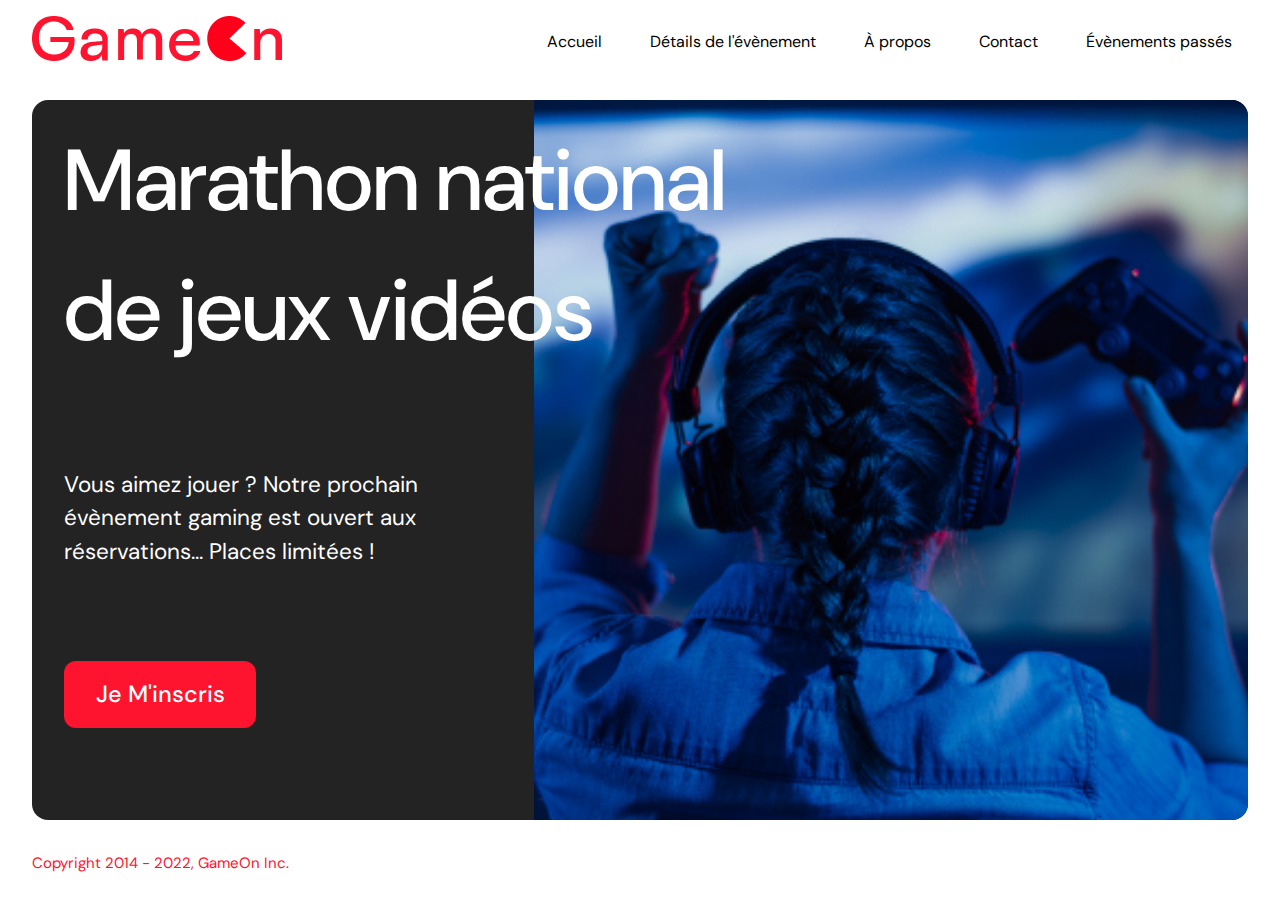
==== commit e52dbe2d: "switch form responsive elements layouts to dataset" ====
--- a/starterOnly/index.html
+++ b/starterOnly/index.html
@@ -12,8 +12,8 @@
 </head>
 
 <body>
-  <div class="background"></div>
-  <header class="header">
+  <div class="background" id="background"></div>
+  <header class="header" id="header">
     <a href="index.html">
       <div class="header-logo-container">
         <img class="header-logo" src="assets/img/Logo.png" alt="logo game on">
@@ -43,7 +43,7 @@
     </nav>
   </header>
   <main class="main">
-    <div class="hero">
+    <div class="hero" id="hero">
       <h1 class="hero-title">
         Marathon national<br>
         de jeux vidéos
@@ -61,15 +61,15 @@
         </button>
       </div>
     </div>
-    <button class="btn-signup btn-modal">
+    <button class="btn-signup btn-modal" id="main-btn-signup">
       Je M'inscris
     </button>
-    <div class="form-reserve-container">
+    <div class="form-reserve-container" id="form-reserve-container">
       <button class="close-icon-container close-form-reserve">
         <i class="close-icon fa-solid fa-xmark"></i>
       </button>
       <div class="form-reserve-content">
-        <form name="reserve" action="index.html" method="get" onsubmit="return validate();">
+        <form name="reserve" action="index.html" method="get">
           <div class="form-data">
             <label for="first" class="form-label">Prénom</label>
             <input type="text" name="first" id="first" class="input-txt">
@@ -142,18 +142,17 @@
           </div>
           <div class="form-data">
             <div class="form-checkbox-wrapper">
-              <input class="checkbox-input" type="checkbox" id="checkbox1" checked>
+              <input class="checkbox-input" type="checkbox" id="checkbox1" name="terms" checked>
               <label class="checkbox2-label form-label" for="checkbox1">
                 <span class="checkbox-icon"></span>
                 J'ai lu et accepté les conditions d'utilisation.
               </label>
             </div>
-            <br>
             <div class="form-checkbox-wrapper">
               <input class="checkbox-input" type="checkbox" id="checkbox2">
               <label class="checkbox2-label form-label" for="checkbox2">
                 <span class="checkbox-icon"></span>
-                Je Je souhaite être prévenu des prochains évènements.
+                Je souhaite être prévenu des prochains évènements.
               </label>
             </div>
           </div>
@@ -169,7 +168,7 @@
       </button>
     </div>
   </main>
-  <footer>
+  <footer class="footer" id="footer">
     <p class="copyrights">
       Copyright 2014 - 2022, GameOn Inc.
     </p>
--- a/starterOnly/css/style.css
+++ b/starterOnly/css/style.css
@@ -57,7 +57,7 @@
 }
 
 .hero-title {
-  font-size: clamp(2.5rem, 1.5rem + 5vw, 6rem);
+  font-size: clamp(1.875rem, 0.6964rem + 5.8929vw, 6rem);
   font-weight: 500;
   color: #ffffff;
 }
@@ -105,11 +105,6 @@
     color: #000000;
   }
 }
-.nav-btn-wrapper:has(.nav-extender):hover .nav-extender {
-  font-size: 1rem;
-  transition: font-size 300ms ease-out;
-}
-
 .btn-modal {
   width: 12rem;
   padding: 1rem 2rem;
@@ -162,6 +157,12 @@
   align-items: center;
   gap: 2rem;
 }
+.header-logo {
+  max-width: 60vw;
+}
+.header[data-form_opened=true] {
+  filter: blur(0.1rem);
+}
 
 .nav-bar {
   display: flex;
@@ -174,16 +175,24 @@
   border-radius: 0.625rem;
   transition: background-color 300ms ease, color 300ms ease;
 }
+.nav-btn-wrapper:has(.nav-extender) {
+  display: none;
+}
+.nav-btn-wrapper:has(.nav-extender) .fa {
+  font-size: 1.125rem;
+  color: rgb(254, 20, 47);
+}
+.nav-btn-wrapper:has(.nav-extender):hover .fa {
+  font-size: 1.25rem;
+  transition: font-size 300ms ease-out;
+}
 .nav-btn-wrapper:hover {
   background-color: rgb(254, 20, 47);
   transition: background-color 200ms ease;
 }
-.nav-btn-wrapper:hover :where(.nav-link, .fa) {
+.nav-btn-wrapper:hover :is(.nav-link, .fa) {
   color: #ffffff;
   transition: color 200ms ease;
-}
-.nav-btn-wrapper:has(.nav-extender) {
-  display: none;
 }
 
 .nav-link,
@@ -197,6 +206,7 @@
 }
 
 .nav-extender {
+  width: 100%;
   border: none;
   background-color: transparent;
 }
@@ -211,16 +221,24 @@
     position: relative;
     flex-direction: row;
   }
+  .header[data-form_opened=true] {
+    filter: blur(0);
+  }
   .nav-bar {
-    display: flex;
     flex-direction: column;
     align-items: flex-end;
+    z-index: 5;
+    background-color: rgba(255, 255, 255, 0.9);
+  }
+  .nav-bar-mobile {
     position: absolute;
-    z-index: 3;
-    top: 1rem;
-    right: 2rem;
-    background-color: rgba(255, 255, 255, 0.9);
-    border-radius: 1rem;
+    top: 1.32rem;
+    right: 1.93rem;
+    border-radius: 0.685rem;
+    border: 1px solid #9d9d9d;
+  }
+  .nav-bar-mobile .nav-btn-wrapper:has(.nav-link) {
+    display: block;
   }
   .nav-btn-wrapper:has(.nav-link) {
     display: none;
@@ -228,12 +246,6 @@
   }
   .nav-btn-wrapper:has(.nav-extender) {
     width: 3rem;
-    display: block;
-  }
-  .nav-bar-mobile {
-    border: 1px solid #9d9d9d;
-  }
-  .nav-bar-mobile .nav-btn-wrapper:has(.nav-link) {
     display: block;
   }
 }
@@ -252,9 +264,8 @@
   display: none;
   animation: fade-in 500ms;
 }
-
-.blur {
-  filter: blur(0.1rem);
+.background[data-form_opened=true] {
+  display: block;
 }
 
 .main {
@@ -264,13 +275,13 @@
 .main > .btn-signup {
   display: none;
 }
+.main > .btn-signup[data-form_opened=true] {
+  filter: blur(0.1rem);
+}
 
 @media (max-width: 768px) {
   .background {
     background-color: transparent;
-  }
-  .blur {
-    filter: blur(0);
   }
   .main {
     display: flex;
@@ -294,6 +305,9 @@
   gap: 1rem;
   background-color: #232323;
 }
+.hero[data-form_opened=true] {
+  filter: blur(0.1rem);
+}
 .hero > :first-child:not(.hero-img) {
   padding-block-start: 1rem;
 }
@@ -338,8 +352,8 @@
     flex-direction: column;
     background-color: transparent;
   }
-  .hero-img {
-    margin-block-start: 1rem;
+  .hero > :not(.hero-img) {
+    padding: 0;
   }
   .hero-img img {
     border-radius: 1rem;
@@ -351,12 +365,15 @@
   inset: 0;
   z-index: 10;
   width: clamp(32rem, 48rem, 33%);
-  height: 54rem;
+  height: fit-content;
   margin: auto;
   padding: 1rem 2rem;
   border-radius: 1rem;
   background-color: #232323;
   animation: slide-down 1000ms ease-in-out;
+}
+.form-reserve-container[data-form_opened=true] {
+  display: block;
 }
 .form-reserve-container .close-icon-container {
   position: absolute;
@@ -379,19 +396,34 @@
 .form-reserve-container .close-form-reserve-validated {
   width: 12rem;
   margin-inline: auto;
+}
+.form-reserve-container .close-form-reserve-validated {
+  display: none;
+}
+.form-reserve-container .btn-submit[data-form_validated=true] {
+  display: none;
+}
+.form-reserve-container .close-form-reserve-validated[data-form_validated=true] {
   display: block;
 }
 
 .form-reserve-content {
   margin-block-start: 2rem;
 }
-.form-reserve-content :where(form, .form-data:not(:has(.checkbox-input))) {
+.form-reserve-content :where(form, .form-data:not(:has(.form-radio-wrapper))) {
   display: flex;
   flex-direction: column;
   gap: 0.5rem;
 }
-
-.form-data {
+.form-reserve-content[data-form_opened=true] {
+  display: block;
+}
+.form-reserve-content[data-form_validated=true] {
+  display: none;
+}
+
+.form-data,
+.checkboxValidity {
   margin-block-end: 0.5rem;
 }
 
@@ -445,6 +477,11 @@
 
 .checkbox-label {
   text-wrap: nowrap;
+}
+
+.form-data:has(.checkbox-input[type=radio][data-error=true]) :is(input) {
+  border: 2px solid rgb(229, 72, 88);
+  transition: border 200ms ease-in;
 }
 
 .checkbox-input {
@@ -481,8 +518,8 @@
 }
 .checkbox-input[type=checkbox] {
   width: 1.5rem;
+  min-width: 1.5rem;
   height: 1.5rem;
-  margin-inline-end: 0.25rem;
   background-color: #c4c4c4;
   border-radius: 0.5rem;
   display: grid;
@@ -518,42 +555,74 @@
   opacity: 1;
   transition: opacity 200ms ease-in-out;
 }
+.checkbox-input[type=checkbox][data-error=true] {
+  border: 2px solid rgb(229, 72, 88);
+  transition: border 300ms ease-in-out;
+  transition-delay: 100ms;
+}
 
 .form-validated-bg {
+  display: none;
   height: 48rem;
   align-content: center;
   text-align: center;
+}
+.form-validated-bg[data-form_validated=true] {
+  display: block;
+}
+
+.checkboxValidity {
+  padding: 0.5rem 1rem;
+  border: 0.125rem rgba(39, 158, 122, 0.9) solid;
+  border-radius: 0.5rem;
+  background-color: rgba(255, 255, 255, 0.9);
+  color: rgba(0, 0, 0, 0.9);
+  font-size: 1rem;
+}
+
+.checkboxValidity::before {
+  content: "\f071";
+  font-family: "fontawesome";
+  font-size: 1.125rem;
+  padding-inline-end: 1rem;
+  color: rgba(172, 16, 16, 0.9);
+}
+
+.formData > :last-child:where(.checkboxValidity) {
+  margin-block-end: 0.5rem;
 }
 
 @media (max-width: 768px) {
   .form-reserve-container {
     width: 100%;
     min-height: 100%;
+    margin: 0;
     border-radius: 1rem 1rem 0 0;
   }
-  .main:has(.mobile-form-bg) {
-    height: 55rem;
-  }
-  .main:has(.mobile-form-bg) > .mobile-form-bg {
+  .main:nth-child(n)[data-form_opened=true]:not(.form-reserve-container) {
     opacity: 0;
     transition: opacity 1000ms ease-in;
   }
-  .main:has(.mobile-form-bg) .btn-signup {
+  .footer[data-form_opened=true] {
     transform: scale(0);
-    transition: transform 0 1000ms;
-  }
-  .mobile-form-bg:has(.copyrights) {
-    display: none;
-  }
-}
+    transition: transform 1000ms ease-in;
+  }
+}
+.footer[data-form_opened=true] {
+  filter: blur(0.1rem);
+}
+
 .copyrights {
   padding: 1rem 2rem;
 }
 
 @media (max-width: 768px) {
-  footer {
+  .footer {
     display: flex;
     justify-content: center;
+  }
+  .footer[data-form_opened=true] {
+    display: none;
   }
 }
 /*
